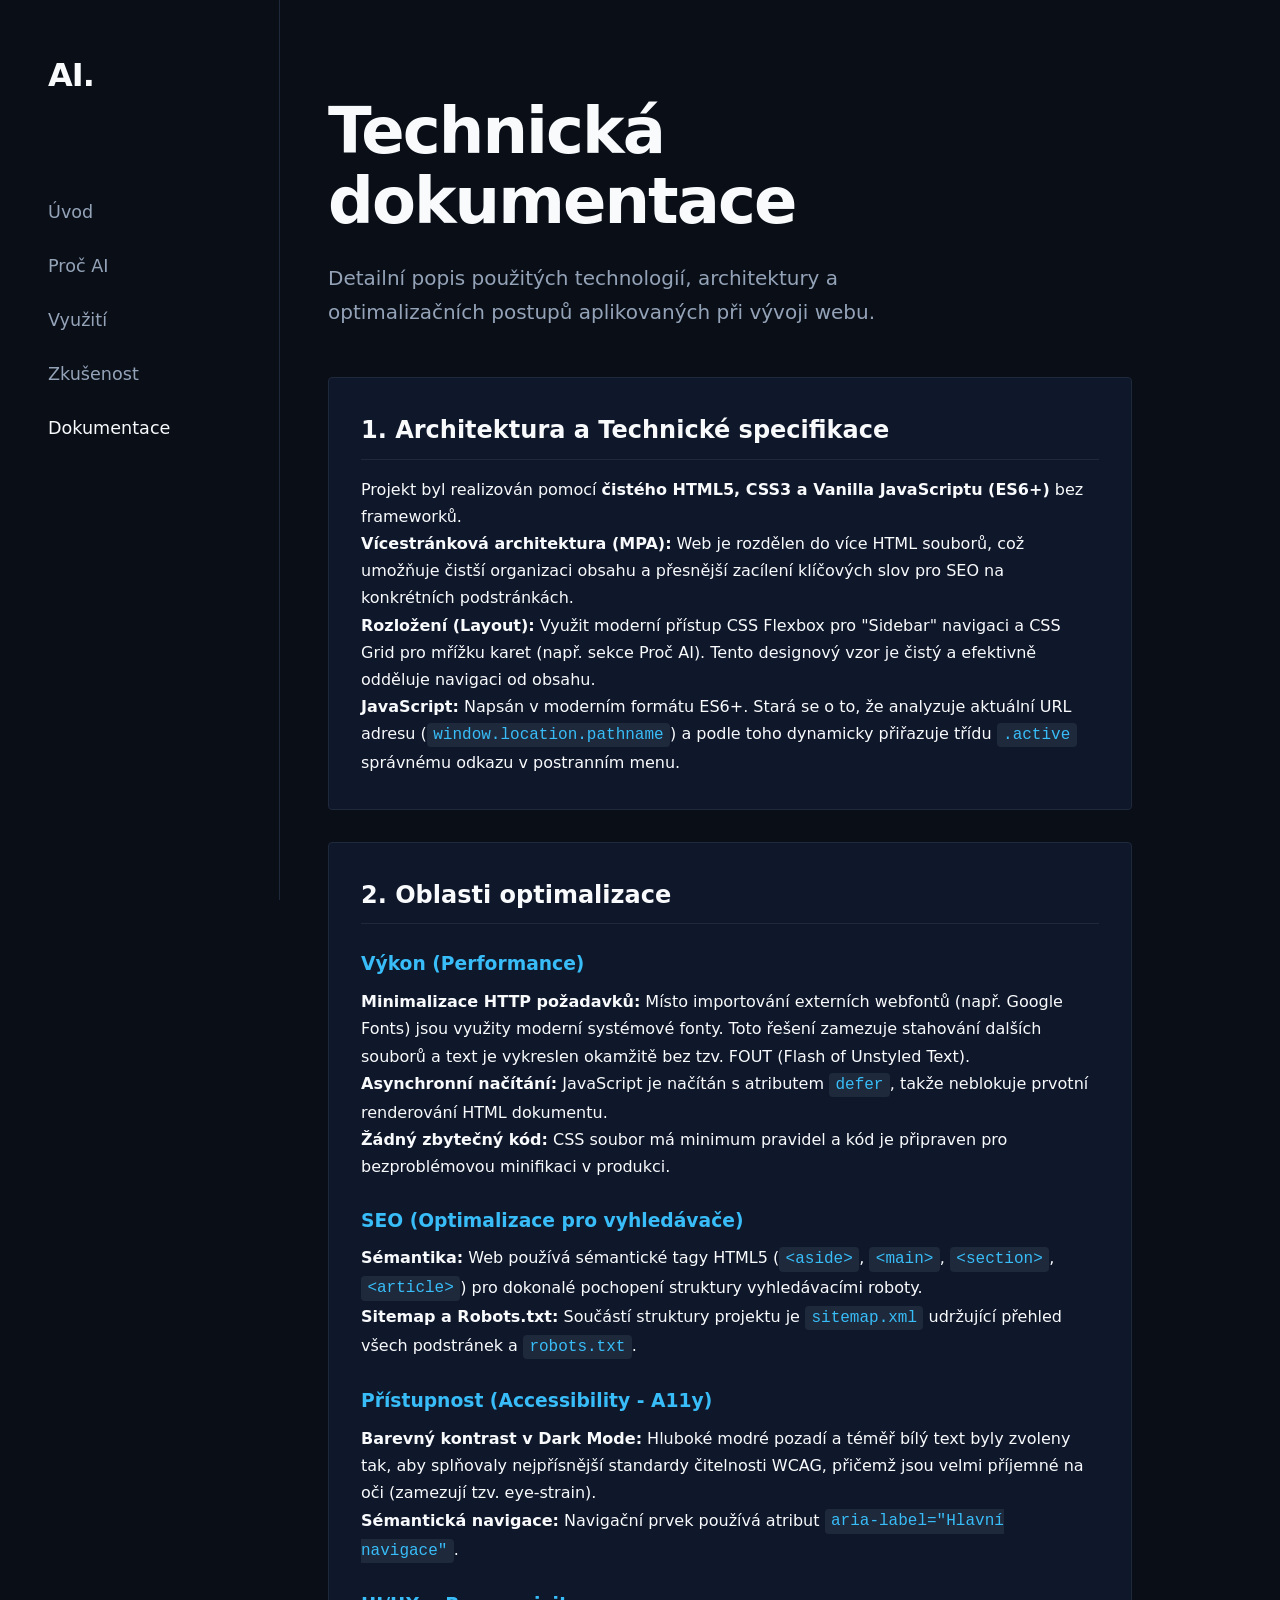
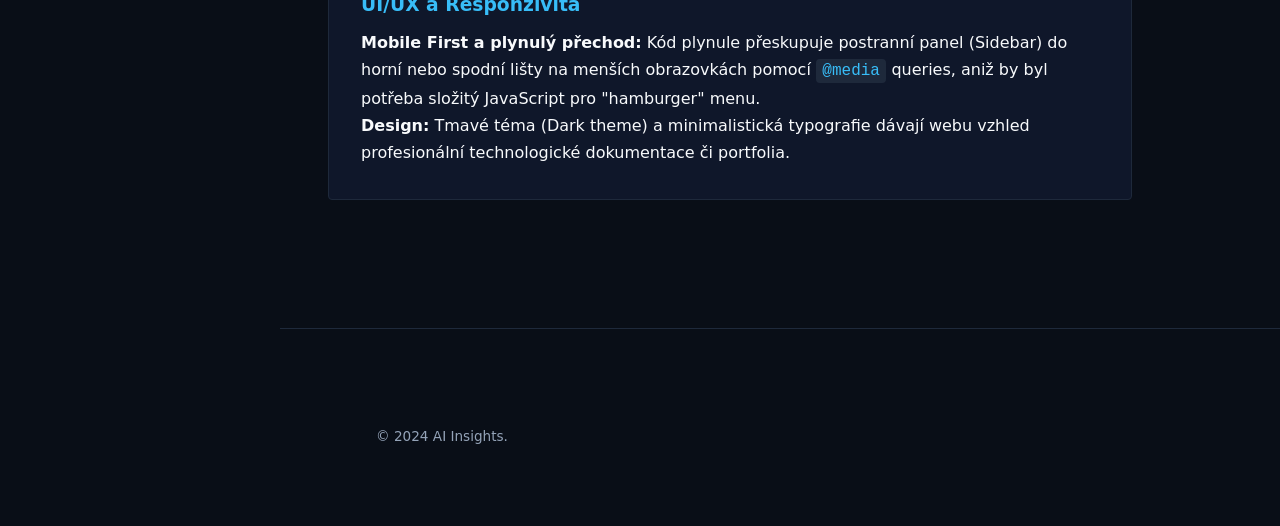
==== dokumentace.html @ 0347a1bb "Initial commit: AI Insights web - vicestranková architektura se sidebar navigaci" ====
<!DOCTYPE html>
<html lang="cs">
<head>
    <meta charset="UTF-8">
    <meta name="viewport" content="width=device-width, initial-scale=1.0">
    <title>Technická Dokumentace - AI Insights</title>
    <link rel="stylesheet" href="style.css">
    <style>
        .doc-section {
            background: var(--clr-bg-surface);
            padding: 2rem;
            border-radius: var(--border-radius);
            margin-bottom: 2rem;
            border: 1px solid var(--clr-border);
        }
        .doc-section h2 {
            color: var(--clr-text-main);
            border-bottom: 1px solid var(--clr-border);
            padding-bottom: 0.5rem;
            margin-bottom: 1rem;
        }
        .doc-section h3 {
            color: var(--clr-primary-400);
            margin-top: 1.5rem;
            margin-bottom: 0.5rem;
        }
        code {
            background-color: var(--clr-bg-card);
            padding: 0.2rem 0.4rem;
            border-radius: 4px;
            font-family: monospace;
            color: var(--clr-primary-400);
        }
    </style>
</head>
<body>
    <aside class="sidebar" aria-label="Hlavní navigace">
        <div class="logo-text">AI.</div>
        <nav class="sidebar-nav">
            <a href="index.html" class="nav-link">Úvod</a>
            <a href="proc-ai.html" class="nav-link">Proč AI</a>
            <a href="vyuziti.html" class="nav-link">Využití</a>
            <a href="zkusenost.html" class="nav-link">Zkušenost</a>
            <a href="dokumentace.html" class="nav-link active">Dokumentace</a>
        </nav>
    </aside>

    <div class="main-wrapper">
        <main id="main-content">
            <section class="section">
                <div class="container">
                    <h1 class="page-title">Technická<br>dokumentace</h1>
                    <p class="page-subtitle" style="margin-bottom: 3rem;">Detailní popis použitých technologií, architektury a optimalizačních postupů aplikovaných při vývoji webu.</p>

                    <section class="doc-section">
                        <h2>1. Architektura a Technické specifikace</h2>
                        <p>Projekt byl realizován pomocí <strong>čistého HTML5, CSS3 a Vanilla JavaScriptu (ES6+)</strong> bez frameworků.</p>
                        <ul>
                            <li><strong>Vícestránková architektura (MPA):</strong> Web je rozdělen do více HTML souborů, což umožňuje čistší organizaci obsahu a přesnější zacílení klíčových slov pro SEO na konkrétních podstránkách.</li>
                            <li><strong>Rozložení (Layout):</strong> Využit moderní přístup CSS Flexbox pro "Sidebar" navigaci a CSS Grid pro mřížku karet (např. sekce Proč AI). Tento designový vzor je čistý a efektivně odděluje navigaci od obsahu.</li>
                            <li><strong>JavaScript:</strong> Napsán v moderním formátu ES6+. Stará se o to, že analyzuje aktuální URL adresu (<code>window.location.pathname</code>) a podle toho dynamicky přiřazuje třídu <code>.active</code> správnému odkazu v postranním menu.</li>
                        </ul>
                    </section>

                    <section class="doc-section">
                        <h2>2. Oblasti optimalizace</h2>
                        
                        <h3>Výkon (Performance)</h3>
                        <ul>
                            <li><strong>Minimalizace HTTP požadavků:</strong> Místo importování externích webfontů (např. Google Fonts) jsou využity moderní systémové fonty. Toto řešení zamezuje stahování dalších souborů a text je vykreslen okamžitě bez tzv. FOUT (Flash of Unstyled Text).</li>
                            <li><strong>Asynchronní načítání:</strong> JavaScript je načítán s atributem <code>defer</code>, takže neblokuje prvotní renderování HTML dokumentu.</li>
                            <li><strong>Žádný zbytečný kód:</strong> CSS soubor má minimum pravidel a kód je připraven pro bezproblémovou minifikaci v produkci.</li>
                        </ul>

                        <h3>SEO (Optimalizace pro vyhledávače)</h3>
                        <ul>
                            <li><strong>Sémantika:</strong> Web používá sémantické tagy HTML5 (<code>&lt;aside&gt;</code>, <code>&lt;main&gt;</code>, <code>&lt;section&gt;</code>, <code>&lt;article&gt;</code>) pro dokonalé pochopení struktury vyhledávacími roboty.</li>
                            <li><strong>Sitemap a Robots.txt:</strong> Součástí struktury projektu je <code>sitemap.xml</code> udržující přehled všech podstránek a <code>robots.txt</code>.</li>
                        </ul>

                        <h3>Přístupnost (Accessibility - A11y)</h3>
                        <ul>
                            <li><strong>Barevný kontrast v Dark Mode:</strong> Hluboké modré pozadí a téměř bílý text byly zvoleny tak, aby splňovaly nejpřísnější standardy čitelnosti WCAG, přičemž jsou velmi příjemné na oči (zamezují tzv. eye-strain).</li>
                            <li><strong>Sémantická navigace:</strong> Navigační prvek používá atribut <code>aria-label="Hlavní navigace"</code>.</li>
                        </ul>

                        <h3>UI/UX a Responzivita</h3>
                        <ul>
                            <li><strong>Mobile First a plynulý přechod:</strong> Kód plynule přeskupuje postranní panel (Sidebar) do horní nebo spodní lišty na menších obrazovkách pomocí <code>@media</code> queries, aniž by byl potřeba složitý JavaScript pro "hamburger" menu.</li>
                            <li><strong>Design:</strong> Tmavé téma (Dark theme) a minimalistická typografie dávají webu vzhled profesionální technologické dokumentace či portfolia.</li>
                        </ul>
                    </section>
                </div>
            </section>
        </main>

        <footer class="site-footer">
            <div class="container">
                <p>&copy; 2024 AI Insights.</p>
            </div>
        </footer>
    </div>
    <script src="script.js" defer></script>
</body>
</html>
---- style.css ----
/* ==========================================================================
   Základní nastavení a Proměnné (Variables)
   ========================================================================== */
:root {
    --clr-bg: #090e17;
    --clr-bg-surface: #0f172a;
    --clr-bg-card: #1e293b;
    
    --clr-primary-400: #38bdf8;
    --clr-primary-500: #0ea5e9;
    --clr-primary-700: #0369a1;
    
    --clr-text-main: #f8fafc;
    --clr-text-muted: #94a3b8;
    --clr-border: #1e293b;
    
    --font-sans: system-ui, -apple-system, BlinkMacSystemFont, "Segoe UI", Roboto, Helvetica, Arial, sans-serif;
    
    --sidebar-width: 280px;
    --spacing-md: 1.5rem;
    --spacing-lg: 3rem;
    --spacing-xl: 6rem;
    --border-radius: 4px;
}

*, *::before, *::after {
    box-sizing: border-box;
    margin: 0;
    padding: 0;
}

html {
    scroll-behavior: smooth;
    font-size: 16px;
}

body {
    font-family: var(--font-sans);
    line-height: 1.7;
    color: var(--clr-text-main);
    background-color: var(--clr-bg);
    -webkit-font-smoothing: antialiased;
}

a {
    color: var(--clr-primary-400);
    text-decoration: none;
    transition: color 0.2s;
}

a:hover, a:focus {
    color: var(--clr-primary-500);
    text-decoration: underline;
}

ul { list-style: none; }
.sr-only { position: absolute; width: 1px; height: 1px; padding: 0; margin: -1px; overflow: hidden; clip: rect(0,0,0,0); border: 0; }
.skip-link { position: absolute; top: -40px; left: 0; background: var(--clr-primary-500); color: white; padding: 8px; z-index: 100; }
.skip-link:focus { top: 0; }

/* ==========================================================================
   Sidebar Layout
   ========================================================================== */
.sidebar {
    width: var(--sidebar-width);
    height: 100vh;
    position: fixed;
    top: 0;
    left: 0;
    border-right: 1px solid var(--clr-border);
    background-color: var(--clr-bg);
    display: flex;
    flex-direction: column;
    padding: var(--spacing-lg);
    z-index: 50;
}

.sidebar .logo-text {
    font-size: 2rem;
    font-weight: bold;
    color: var(--clr-text-main);
    margin-bottom: var(--spacing-xl);
    letter-spacing: -1px;
}

.sidebar-nav {
    display: flex;
    flex-direction: column;
    gap: var(--spacing-md);
}

.sidebar-nav a {
    color: var(--clr-text-muted);
    font-size: 1.1rem;
    text-decoration: none;
}

.sidebar-nav a:hover,
.sidebar-nav a.active {
    color: var(--clr-text-main);
}

.main-wrapper {
    margin-left: var(--sidebar-width);
    min-height: 100vh;
    display: flex;
    flex-direction: column;
    /* Plynulý přechod celého obsahu stránky (Page Transition) */
    opacity: 0;
    transition: opacity 0.3s ease-out;
}

.main-wrapper.page-enter-active {
    opacity: 1;
}

.main-wrapper.page-leave-active {
    opacity: 0;
}

/* ==========================================================================
   Obsah a Typografie
   ========================================================================== */
.container {
    width: 100%;
    max-width: 900px;
    padding: var(--spacing-lg);
}

.hero {
    flex-grow: 1;
    display: flex;
    align-items: center;
    min-height: 80vh;
}

#hero-title, .page-title {
    font-size: clamp(3rem, 5vw, 5rem);
    line-height: 1.1;
    letter-spacing: -0.03em;
    margin-bottom: var(--spacing-md);
    color: var(--clr-text-main);
    font-weight: 700;
}

.hero-subtitle, .page-subtitle {
    font-size: 1.25rem;
    color: var(--clr-text-muted);
    max-width: 600px;
}

.section {
    padding: var(--spacing-lg) 0;
}

.section-title {
    font-size: 2rem;
    margin-bottom: var(--spacing-lg);
    color: var(--clr-text-main);
}

/* Karty */
.grid-3 {
    display: grid;
    grid-template-columns: repeat(auto-fit, minmax(280px, 1fr));
    gap: var(--spacing-lg);
}

.card {
    background: var(--clr-bg-card);
    padding: var(--spacing-lg);
    border-radius: var(--border-radius);
    border: 1px solid var(--clr-border);
}

.card h3 {
    color: var(--clr-text-main);
    margin-bottom: var(--spacing-sm);
    font-size: 1.25rem;
}

.card p {
    color: var(--clr-text-muted);
    font-size: 0.95rem;
}

/* Seznamy */
.feature-list li {
    margin-bottom: var(--spacing-md);
    color: var(--clr-text-muted);
    border-left: 2px solid var(--clr-border);
    padding-left: 1rem;
}

.feature-list strong {
    color: var(--clr-text-main);
    display: block;
    margin-bottom: 0.2rem;
}

/* Osobní zkušenost */
.placeholder-box {
    background-color: var(--clr-bg-surface);
    padding: var(--spacing-lg);
    border-radius: var(--border-radius);
    border: 1px solid var(--clr-border);
}

.placeholder-box p {
    margin-bottom: var(--spacing-md);
    color: var(--clr-text-muted);
}

.placeholder-box .lead {
    font-size: 1.15rem;
    color: var(--clr-text-main);
}

/* Tlačítka */
.btn-primary {
    display: inline-block;
    padding: 0.75rem 1.5rem;
    background: var(--clr-primary-500);
    color: white;
    border-radius: var(--border-radius);
    font-weight: bold;
    margin-top: var(--spacing-md);
}

.btn-primary:hover {
    background: var(--clr-primary-400);
    text-decoration: none;
}

/* Patička */
.site-footer {
    padding: var(--spacing-lg);
    border-top: 1px solid var(--clr-border);
    color: var(--clr-text-muted);
    font-size: 0.85rem;
}

/* ==========================================================================
   Responzivita (Mobil)
   ========================================================================== */
@media (max-width: 900px) {
    .sidebar {
        width: 100%;
        height: auto;
        position: static;
        border-right: none;
        border-bottom: 1px solid var(--clr-border);
        padding: var(--spacing-md);
        flex-direction: row;
        justify-content: space-between;
        align-items: center;
    }
    
    .sidebar .logo-text {
        margin-bottom: 0;
        font-size: 1.5rem;
    }
    
    .sidebar-nav {
        flex-direction: row;
        gap: var(--spacing-md);
    }
    
    .sidebar-nav a {
        font-size: 0.95rem;
    }
    
    .main-wrapper {
        margin-left: 0;
        width: 100%;
    }
}

@media (max-width: 600px) {
    .sidebar {
        flex-direction: column;
        align-items: flex-start;
        gap: var(--spacing-md);
    }
    .sidebar-nav {
        flex-direction: column;
        gap: 0.5rem;
    }
}

/* ==========================================================================
   Animace a Navigační komponenty (Performance optimized)
   ========================================================================== */

/* Objevování prvků ze strany (Scroll reveal) */
.fade-in-left {
    opacity: 0;
    transform: translateX(-30px);
    transition: opacity 0.6s cubic-bezier(0.25, 0.46, 0.45, 0.94), transform 0.6s cubic-bezier(0.25, 0.46, 0.45, 0.94);
    will-change: opacity, transform; /* Optimalizace pro renderování v prohlížeči */
}

.fade-in-left.visible {
    opacity: 1;
    transform: translateX(0);
}

/* Zpoždění pro kaskádový efekt karet vedle sebe */
.grid-3 .card:nth-child(1) { transition-delay: 0.1s; }
.grid-3 .card:nth-child(2) { transition-delay: 0.2s; }
.grid-3 .card:nth-child(3) { transition-delay: 0.3s; }

/* Sekvenční navigace ("Další část") */
.page-navigation {
    margin-top: auto; 
    padding: var(--spacing-lg) 0;
    display: flex;
    justify-content: flex-end;
    border-top: 1px solid var(--clr-border);
}

.btn-next {
    display: inline-flex;
    align-items: center;
    gap: 0.75rem;
    padding: 0.75rem 2rem;
    background: transparent;
    color: var(--clr-text-main);
    border: 1px solid var(--clr-border);
    border-radius: 50px;
    font-weight: 500;
    transition: all 0.2s ease;
}

.btn-next::after {
    content: "→";
    transition: transform 0.2s ease;
}

.btn-next:hover {
    background: var(--clr-bg-card);
    border-color: var(--clr-primary-500);
    text-decoration: none;
}

.btn-next:hover::after {
    transform: translateX(5px); /* Drobná mikro-interakce na hover */
}
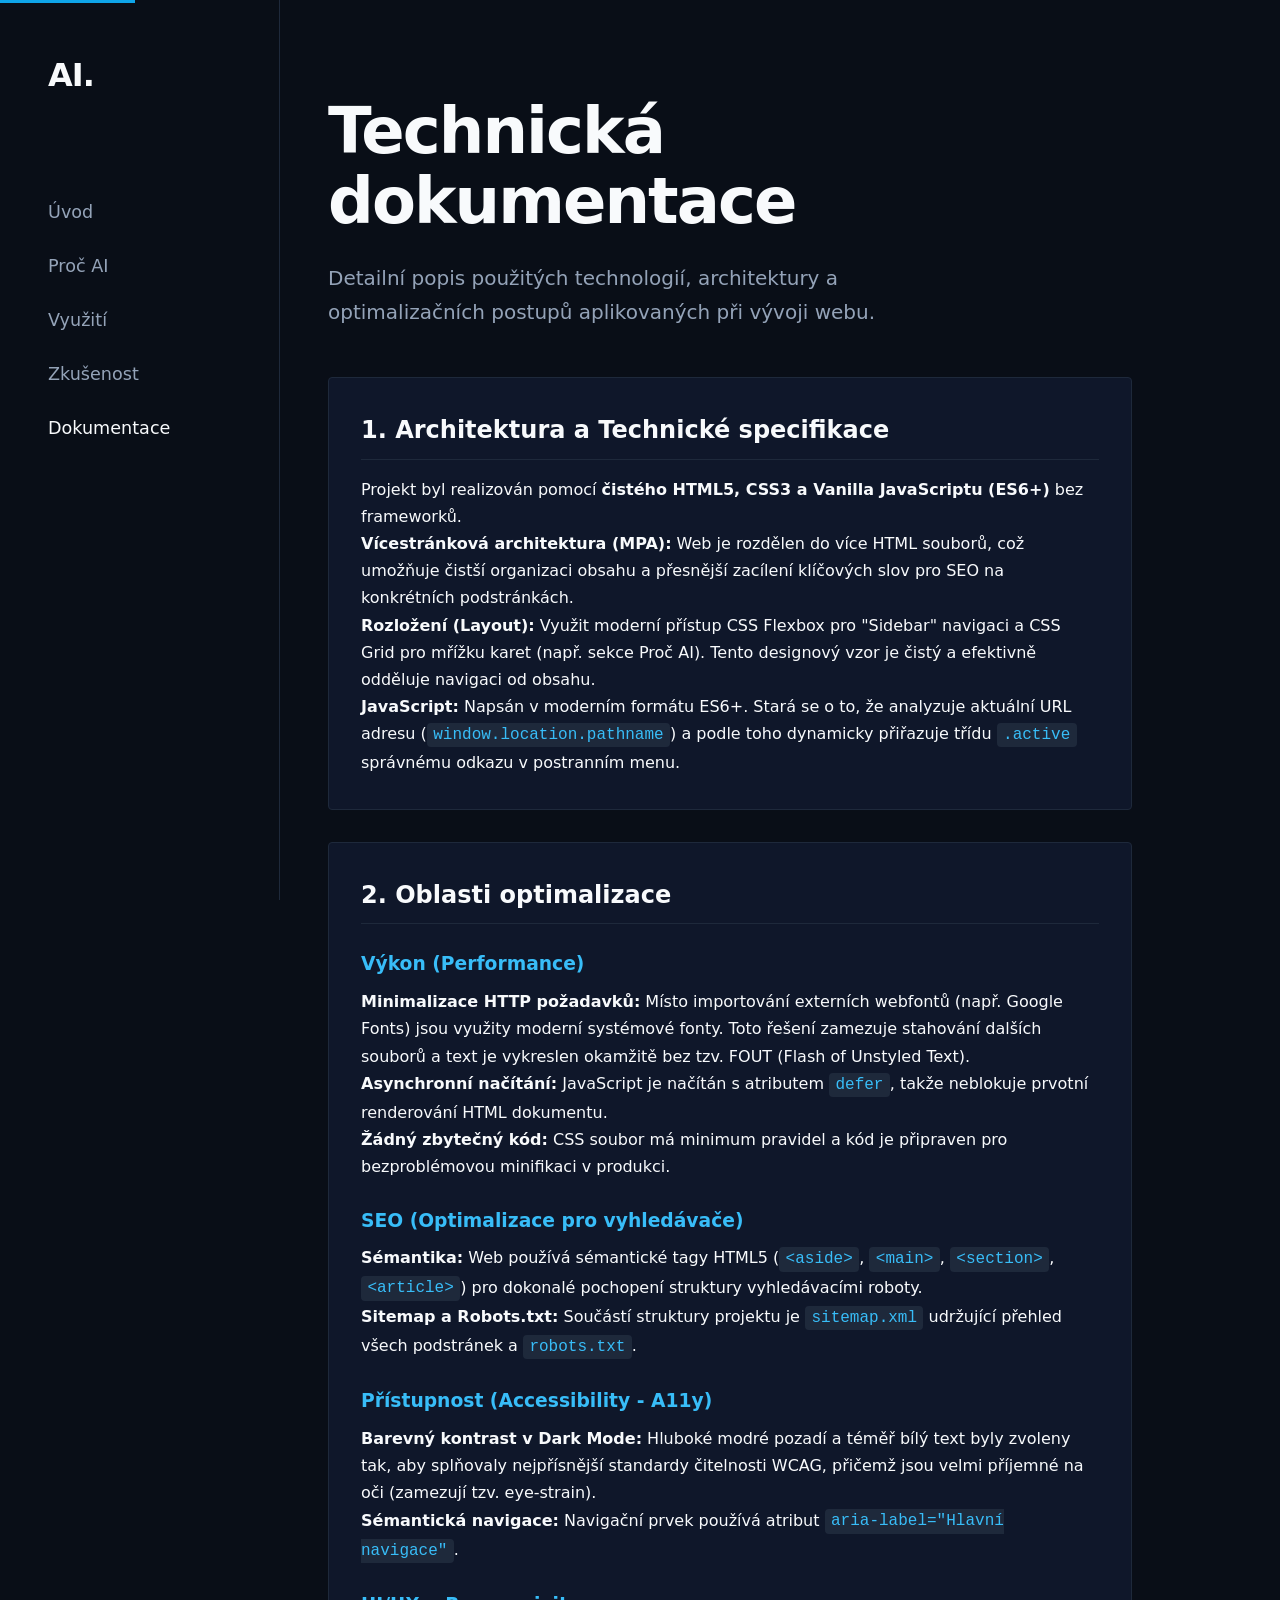
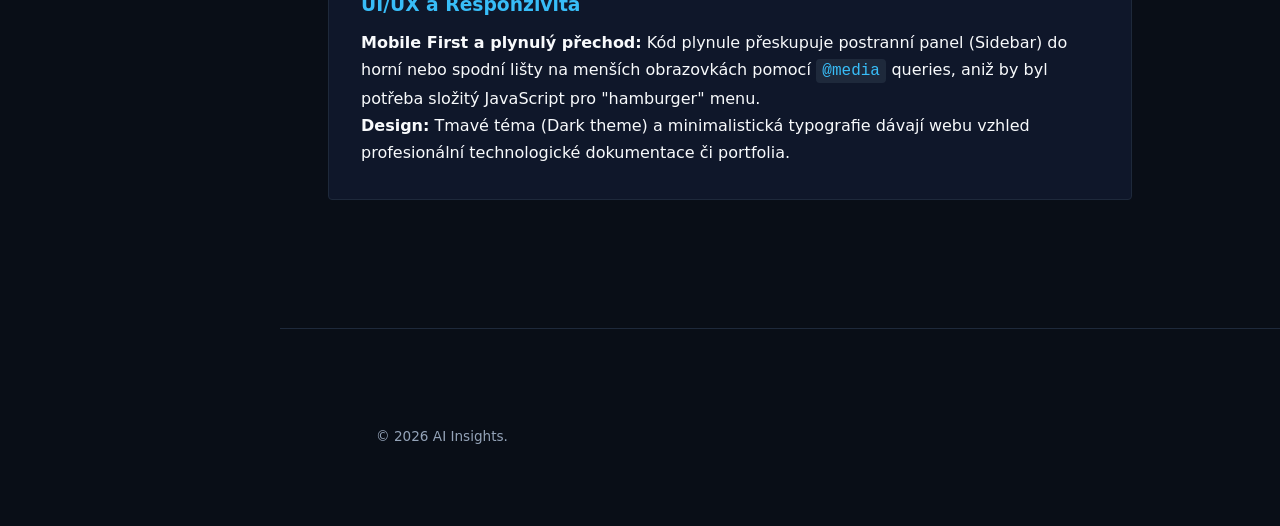
==== commit 7d7d27db: "Update copyright year to 2026" ====
--- a/dokumentace.html
+++ b/dokumentace.html
@@ -4,6 +4,21 @@
     <meta charset="UTF-8">
     <meta name="viewport" content="width=device-width, initial-scale=1.0">
     <title>Technická Dokumentace - AI Insights</title>
+    <link rel="canonical" href="https://www.mojeaiprezentace.cz/dokumentace.html">
+
+    <!-- Open Graph / Facebook -->
+    <meta property="og:title" content="Technická Dokumentace - AI Insights">
+    <meta property="og:description" content="Detailní popis použitých technologií, architektury a optimalizačních postupů aplikovaných při vývoji webu.">
+    <meta property="og:type" content="article">
+    <meta property="og:url" content="https://www.mojeaiprezentace.cz/dokumentace.html">
+    <meta property="og:image" content="https://www.mojeaiprezentace.cz/assets/og-image.png">
+
+    <!-- Twitter -->
+    <meta name="twitter:card" content="summary_large_image">
+    <meta name="twitter:title" content="Technická Dokumentace - AI Insights">
+    <meta name="twitter:description" content="Detailní popis použitých technologií, architektury a optimalizačních postupů aplikovaných při vývoji webu.">
+    <meta name="twitter:image" content="https://www.mojeaiprezentace.cz/assets/og-image.png">
+
     <link rel="stylesheet" href="style.css">
     <style>
         .doc-section {
@@ -34,6 +49,7 @@
     </style>
 </head>
 <body>
+    <a href="#main-content" class="skip-link">Přejít na obsah</a>
     <aside class="sidebar" aria-label="Hlavní navigace">
         <div class="logo-text">AI.</div>
         <nav class="sidebar-nav">
@@ -96,7 +112,7 @@
 
         <footer class="site-footer">
             <div class="container">
-                <p>&copy; 2024 AI Insights.</p>
+                <p>&copy; 2026 AI Insights.</p>
             </div>
         </footer>
     </div>
--- a/style.css
+++ b/style.css
@@ -1,6 +1,4 @@
-/* ==========================================================================
-   Základní nastavení a Proměnné (Variables)
-   ========================================================================== */
+
 :root {
     --clr-bg: #090e17;
     --clr-bg-surface: #0f172a;
@@ -58,9 +56,7 @@
 .skip-link { position: absolute; top: -40px; left: 0; background: var(--clr-primary-500); color: white; padding: 8px; z-index: 100; }
 .skip-link:focus { top: 0; }
 
-/* ==========================================================================
-   Sidebar Layout
-   ========================================================================== */
+
 .sidebar {
     width: var(--sidebar-width);
     height: 100vh;
@@ -105,7 +101,7 @@
     min-height: 100vh;
     display: flex;
     flex-direction: column;
-    /* Plynulý přechod celého obsahu stránky (Page Transition) */
+    
     opacity: 0;
     transition: opacity 0.3s ease-out;
 }
@@ -118,9 +114,7 @@
     opacity: 0;
 }
 
-/* ==========================================================================
-   Obsah a Typografie
-   ========================================================================== */
+
 .container {
     width: 100%;
     max-width: 900px;
@@ -159,7 +153,7 @@
     color: var(--clr-text-main);
 }
 
-/* Karty */
+
 .grid-3 {
     display: grid;
     grid-template-columns: repeat(auto-fit, minmax(280px, 1fr));
@@ -184,7 +178,7 @@
     font-size: 0.95rem;
 }
 
-/* Seznamy */
+
 .feature-list li {
     margin-bottom: var(--spacing-md);
     color: var(--clr-text-muted);
@@ -198,7 +192,7 @@
     margin-bottom: 0.2rem;
 }
 
-/* Osobní zkušenost */
+
 .placeholder-box {
     background-color: var(--clr-bg-surface);
     padding: var(--spacing-lg);
@@ -216,7 +210,7 @@
     color: var(--clr-text-main);
 }
 
-/* Tlačítka */
+
 .btn-primary {
     display: inline-block;
     padding: 0.75rem 1.5rem;
@@ -232,7 +226,7 @@
     text-decoration: none;
 }
 
-/* Patička */
+
 .site-footer {
     padding: var(--spacing-lg);
     border-top: 1px solid var(--clr-border);
@@ -240,9 +234,7 @@
     font-size: 0.85rem;
 }
 
-/* ==========================================================================
-   Responzivita (Mobil)
-   ========================================================================== */
+
 @media (max-width: 900px) {
     .sidebar {
         width: 100%;
@@ -288,16 +280,14 @@
     }
 }
 
-/* ==========================================================================
-   Animace a Navigační komponenty (Performance optimized)
-   ========================================================================== */
-
-/* Objevování prvků ze strany (Scroll reveal) */
+
+
+
 .fade-in-left {
     opacity: 0;
     transform: translateX(-30px);
     transition: opacity 0.6s cubic-bezier(0.25, 0.46, 0.45, 0.94), transform 0.6s cubic-bezier(0.25, 0.46, 0.45, 0.94);
-    will-change: opacity, transform; /* Optimalizace pro renderování v prohlížeči */
+    will-change: opacity, transform; 
 }
 
 .fade-in-left.visible {
@@ -305,12 +295,12 @@
     transform: translateX(0);
 }
 
-/* Zpoždění pro kaskádový efekt karet vedle sebe */
+
 .grid-3 .card:nth-child(1) { transition-delay: 0.1s; }
 .grid-3 .card:nth-child(2) { transition-delay: 0.2s; }
 .grid-3 .card:nth-child(3) { transition-delay: 0.3s; }
 
-/* Sekvenční navigace ("Další část") */
+
 .page-navigation {
     margin-top: auto; 
     padding: var(--spacing-lg) 0;
@@ -344,5 +334,5 @@
 }
 
 .btn-next:hover::after {
-    transform: translateX(5px); /* Drobná mikro-interakce na hover */
-}
+    transform: translateX(5px); 
+}
